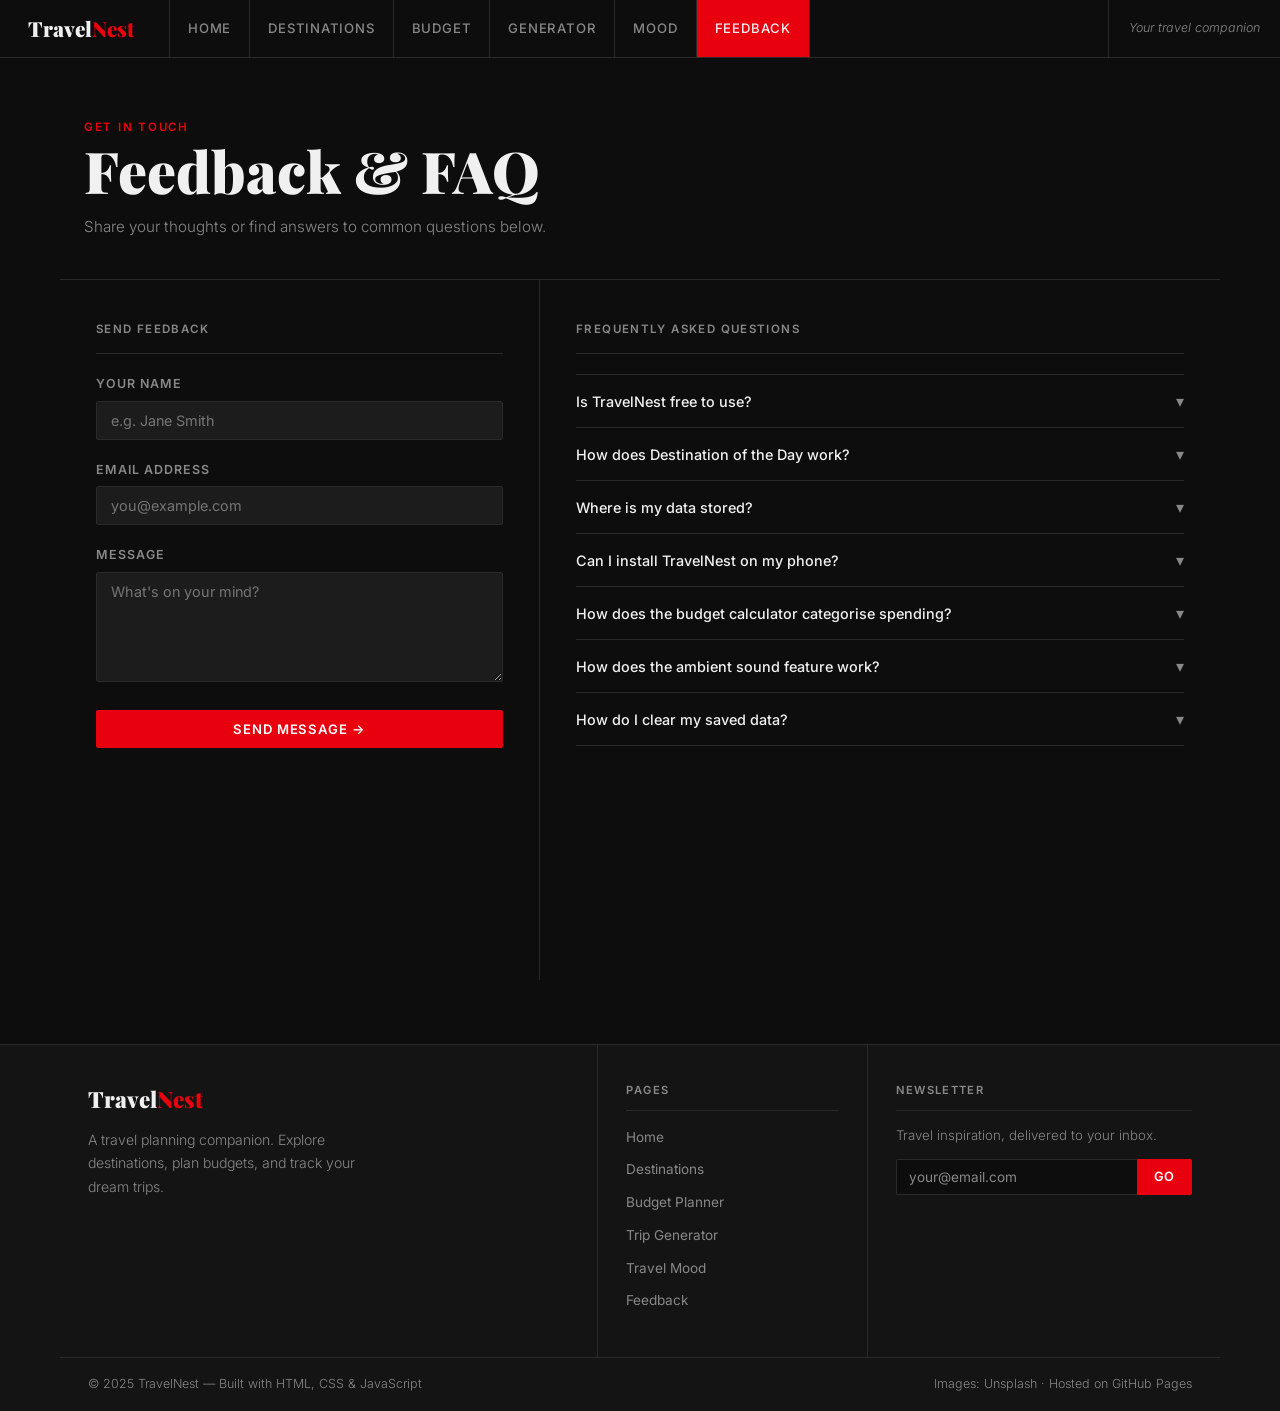
==== feedback.html @ 7240cee3 "Add files via upload" ====
<!DOCTYPE html>
<html lang="en">
<head>
  <meta charset="UTF-8">
  <meta name="viewport" content="width=device-width, initial-scale=1.0">
  <meta name="description" content="TravelNest — Feedback & FAQ">
  <title>TravelNest — Feedback</title>
  <link rel="stylesheet" href="css/style.css">
  <link rel="manifest" href="manifest.json">
  <link rel="icon" href="images/favicon.svg" type="image/svg+xml">
  <style>
    .fb-layout {
      display: grid;
      grid-template-columns: 480px 1fr;
      gap: 0;
      max-width: 1160px;
      margin: 0 auto;
      min-height: calc(100vh - 200px);
    }
    .fb-col {
      padding: 40px 36px;
      border-right: 1px solid var(--border);
    }
    .fb-col:last-child { border-right: none; }
    .col-label {
      font-size: 0.72rem; font-weight:600; letter-spacing:0.12em;
      text-transform:uppercase; color:var(--muted);
      margin-bottom:20px; padding-bottom:14px;
      border-bottom:1px solid var(--border);
    }
    @media (max-width:860px) {
      .fb-layout { grid-template-columns:1fr; }
      .fb-col { border-right:none; border-bottom:1px solid var(--border); }
    }
  </style>
</head>
<body>

  <div class="masthead">
    <span class="eyebrow">Get in Touch</span>
    <h1>Feedback &amp; FAQ</h1>
    <p>Share your thoughts or find answers to common questions below.</p>
  </div>

  <div class="fb-layout">
    <!-- Form -->
    <div class="fb-col">
      <div class="col-label">Send Feedback</div>
      <div class="form-group">
        <label>Your Name</label>
        <input type="text" id="fb-name" placeholder="e.g. Jane Smith">
        <div class="form-error" id="err-name">Please enter your name.</div>
      </div>
      <div class="form-group">
        <label>Email Address</label>
        <input type="email" id="fb-email" placeholder="you@example.com">
        <div class="form-error" id="err-email">Please enter a valid email.</div>
      </div>
      <div class="form-group">
        <label>Message</label>
        <textarea id="fb-msg" placeholder="What's on your mind?"></textarea>
        <div class="form-error" id="err-msg">Message must be at least 10 characters.</div>
      </div>
      <button class="btn btn-primary" onclick="submitFeedback()" style="width:100%;justify-content:center;">Send Message →</button>

      <!-- Confirmation -->
      <div id="fb-confirm" style="display:none;margin-top:20px;padding:18px;border:1px solid var(--red-dim);background:var(--red-glow);border-left:3px solid var(--red);border-radius:2px;">
        <h3 style="color:var(--white);font-size:0.9rem;margin-bottom:4px;">Message received</h3>
        <p id="fb-confirm-text" style="font-size:0.83rem;"></p>
      </div>
    </div>

    <!-- FAQ -->
    <div class="fb-col">
      <div class="col-label">Frequently Asked Questions</div>
      <div id="faq-container"></div>
    </div>
  </div>

  <script src="js/main.js"></script>
  <script src="js/components.js"></script>
  <script>
    function submitFeedback() {
      document.querySelectorAll('.form-error').forEach(e => e.classList.remove('visible'));
      document.querySelectorAll('.form-group input, .form-group textarea').forEach(e => e.classList.remove('error'));
      document.getElementById('fb-confirm').style.display = 'none';

      const name  = document.getElementById('fb-name').value.trim();
      const email = document.getElementById('fb-email').value.trim();
      const msg   = document.getElementById('fb-msg').value.trim();
      let ok = true;

      if (!name)  { document.getElementById('err-name').classList.add('visible'); document.getElementById('fb-name').classList.add('error'); ok=false; }
      if (!email || !email.includes('@') || !email.includes('.')) { document.getElementById('err-email').classList.add('visible'); document.getElementById('fb-email').classList.add('error'); ok=false; }
      if (msg.length < 10) { document.getElementById('err-msg').classList.add('visible'); document.getElementById('fb-msg').classList.add('error'); ok=false; }
      if (!ok) return;

      const feedbacks = loadFromStorage('tn_feedbacks', []);
      feedbacks.push({ name, email, msg, date: new Date().toLocaleDateString() });
      saveToStorage('tn_feedbacks', feedbacks);

      document.getElementById('fb-confirm-text').textContent = 'Thanks, ' + name + '! We got your message.';
      document.getElementById('fb-confirm').style.display = 'block';
      document.getElementById('fb-name').value = '';
      document.getElementById('fb-email').value = '';
      document.getElementById('fb-msg').value = '';
    }

    const FAQS = [
      { q: 'Is TravelNest free to use?', a: 'Yes, TravelNest is completely free. All features — browsing, budgeting, wishlist, trip generation — are available at no cost.' },
      { q: 'How does Destination of the Day work?', a: 'It uses the current date to select a destination from our list, so it changes every day and is consistent for all users on the same day.' },
      { q: 'Where is my data stored?', a: 'Everything — your wishlist, saved trips, visited destinations, and feedback — is stored locally in your browser\'s localStorage. No data is sent to any server.' },
      { q: 'Can I install TravelNest on my phone?', a: 'Yes! TravelNest is a Progressive Web App (PWA). On mobile, use your browser\'s "Add to Home Screen" option. On desktop, look for the install icon in the address bar.' },
      { q: 'How does the budget calculator categorise spending?', a: 'Under $50/day is Budget, $50–$150/day is Mid-range, and above $150/day is Luxury. The progress bar changes colour to reflect your tier.' },
      { q: 'How does the ambient sound feature work?', a: 'Sounds are generated using the Web Audio API — they\'re synthesised tones, not recordings. They simulate the character of each environment. No audio files are downloaded.' },
      { q: 'How do I clear my saved data?', a: 'Each page has a clear button for its specific data. To wipe everything, you can clear your browser\'s localStorage via browser settings → Privacy → Clear browsing data.' },
    ];

    const container = document.getElementById('faq-container');
    FAQS.forEach((faq, i) => {
      const div = document.createElement('div');
      div.className = 'accordion-item';
      div.innerHTML = `
        <button class="accordion-btn" onclick="toggleFaq(${i})">
          <span>${faq.q}</span>
          <span class="chevron" id="chev-${i}">▾</span>
        </button>
        <div class="accordion-body" id="faq-${i}">${faq.a}</div>
      `;
      container.appendChild(div);
    });

    function toggleFaq(i) {
      const body = document.getElementById('faq-' + i);
      const btn  = body.previousElementSibling;
      const open = body.classList.contains('open');
      // Close all
      document.querySelectorAll('.accordion-body').forEach(b => b.classList.remove('open'));
      document.querySelectorAll('.accordion-btn').forEach(b => b.classList.remove('open'));
      // Open this one (if it was closed)
      if (!open) { body.classList.add('open'); btn.classList.add('open'); }
    }
  </script>
</body>
</html>
---- css/style.css ----
/* ============================================================
   TRAVELNEST — Complete Redesign
   Design: Magazine/editorial layout, bold typography, 
   high-contrast panels, horizontal accent lines, sidebar nav
   ============================================================ */

@import url('https://fonts.googleapis.com/css2?family=Playfair+Display:wght@700;900&family=Inter:wght@300;400;500;600&display=swap');

:root {
  --bg:        #0d0d0d;
  --panel:     #141414;
  --panel2:    #1c1c1c;
  --border:    #2a2a2a;
  --red:       #e8000f;
  --red-dim:   #7a0008;
  --red-glow:  rgba(232,0,15,0.15);
  --white:     #f0f0f0;
  --muted:     #888;
  --serif:     'Playfair Display', Georgia, serif;
  --sans:      'Inter', Arial, sans-serif;
}

*, *::before, *::after { box-sizing: border-box; margin: 0; padding: 0; }
html { scroll-behavior: smooth; }

body {
  background: var(--bg);
  color: var(--white);
  font-family: var(--sans);
  font-size: 15px;
  line-height: 1.65;
  min-height: 100vh;
}

img { max-width: 100%; display: block; }
a { color: inherit; text-decoration: none; }
ul { list-style: none; }
button { cursor: pointer; font-family: var(--sans); }
input, select, textarea { font-family: var(--sans); }

/* ───────── TYPOGRAPHY ───────── */
h1 { font-family: var(--serif); font-size: clamp(2rem, 5vw, 3.6rem); font-weight: 900; line-height: 1.1; }
h2 { font-family: var(--serif); font-size: clamp(1.4rem, 3vw, 2.2rem); font-weight: 700; line-height: 1.2; }
h3 { font-family: var(--sans); font-size: 1rem; font-weight: 600; letter-spacing: 0.02em; }
p  { color: var(--muted); font-weight: 300; }

.eyebrow {
  font-family: var(--sans);
  font-size: 0.72rem;
  font-weight: 600;
  letter-spacing: 0.15em;
  text-transform: uppercase;
  color: var(--red);
}

/* ───────── NAVBAR ───────── */
.navbar {
  position: sticky;
  top: 0;
  z-index: 200;
  background: var(--bg);
  border-bottom: 1px solid var(--border);
  display: flex;
  align-items: stretch;
  height: 58px;
}

.navbar-logo {
  display: flex;
  align-items: center;
  padding: 0 28px;
  border-right: 1px solid var(--border);
  font-family: var(--serif);
  font-size: 1.3rem;
  font-weight: 900;
  white-space: nowrap;
  color: var(--white);
  min-width: 170px;
}

.navbar-logo em { font-style: normal; color: var(--red); }

.navbar-links {
  display: flex;
  align-items: center;
  flex: 1;
}

.navbar-links a {
  display: flex;
  align-items: center;
  height: 100%;
  padding: 0 18px;
  font-size: 0.82rem;
  font-weight: 500;
  letter-spacing: 0.06em;
  text-transform: uppercase;
  color: var(--muted);
  border-right: 1px solid var(--border);
  transition: color 0.15s, background 0.15s;
}

.navbar-links a:hover { color: var(--white); background: var(--panel); }
.navbar-links a.active { color: var(--white); background: var(--red); }

.navbar-end {
  margin-left: auto;
  display: flex;
  align-items: center;
  padding: 0 20px;
  border-left: 1px solid var(--border);
  font-size: 0.78rem;
  color: var(--muted);
  font-weight: 300;
  font-style: italic;
}

/* Hamburger */
.hamburger {
  display: none;
  align-items: center;
  justify-content: center;
  width: 58px;
  border-left: 1px solid var(--border);
  background: none;
  border-top: none;
  border-right: none;
  border-bottom: none;
  cursor: pointer;
  flex-direction: column;
  gap: 5px;
  flex-shrink: 0;
}

.hamburger span { display: block; width: 20px; height: 1.5px; background: var(--white); transition: 0.2s; }

.mobile-menu {
  display: none;
  position: fixed;
  inset: 58px 0 0;
  background: var(--bg);
  z-index: 199;
  flex-direction: column;
  border-top: 1px solid var(--border);
  overflow-y: auto;
}
.mobile-menu.open { display: flex; }
.mobile-menu a {
  padding: 18px 24px;
  font-size: 0.9rem;
  font-weight: 500;
  text-transform: uppercase;
  letter-spacing: 0.08em;
  color: var(--muted);
  border-bottom: 1px solid var(--border);
}
.mobile-menu a:hover, .mobile-menu a.active { color: var(--white); background: var(--red); }

/* ───────── LAYOUT ───────── */
.container  { max-width: 1160px; margin: 0 auto; padding: 0 24px; }
.page-wrap  { max-width: 1160px; margin: 0 auto; padding: 48px 24px; }

/* ruled section dividers */
.ruled {
  border-top: 1px solid var(--border);
  padding-top: 40px;
  margin-top: 40px;
}

/* ───────── PAGE MASTHEAD ───────── */
.masthead {
  border-bottom: 1px solid var(--border);
  padding: 56px 24px 40px;
  max-width: 1160px;
  margin: 0 auto;
}

.masthead .eyebrow { margin-bottom: 12px; }
.masthead h1 { max-width: 700px; }
.masthead p  { max-width: 500px; margin-top: 12px; font-size: 0.95rem; }

/* ───────── BUTTONS ───────── */
.btn {
  display: inline-flex;
  align-items: center;
  gap: 6px;
  padding: 10px 22px;
  font-size: 0.82rem;
  font-weight: 600;
  letter-spacing: 0.07em;
  text-transform: uppercase;
  border: 1px solid transparent;
  border-radius: 2px;
  cursor: pointer;
  transition: 0.15s;
}

.btn-primary   { background: var(--red); color: #fff; border-color: var(--red); }
.btn-primary:hover { background: #ff1a25; border-color: #ff1a25; }
.btn-outline   { background: transparent; color: var(--white); border-color: var(--border); }
.btn-outline:hover { border-color: var(--white); }
.btn-ghost     { background: transparent; color: var(--red); border-color: var(--red-dim); }
.btn-ghost:hover   { background: var(--red-glow); border-color: var(--red); }
.btn-sm { padding: 6px 14px; font-size: 0.75rem; }

/* ───────── FORMS ───────── */
.form-group { margin-bottom: 20px; }
.form-group label {
  display: block;
  margin-bottom: 6px;
  font-size: 0.78rem;
  font-weight: 600;
  letter-spacing: 0.08em;
  text-transform: uppercase;
  color: var(--muted);
}

.form-group input,
.form-group select,
.form-group textarea {
  width: 100%;
  padding: 10px 14px;
  background: var(--panel2);
  border: 1px solid var(--border);
  border-radius: 2px;
  color: var(--white);
  font-size: 0.9rem;
}

.form-group input:focus,
.form-group select:focus,
.form-group textarea:focus { outline: none; border-color: var(--red); background: #1a0000; }

.form-group input.error,
.form-group textarea.error,
.form-group select.error { border-color: #e83030; }

.form-error { color: #e86060; font-size: 0.78rem; margin-top: 4px; display: none; }
.form-error.visible { display: block; }

.form-group select option { background: #1c1c1c; }
.form-group textarea { resize: vertical; min-height: 110px; }

/* ───────── CARDS ───────── */
.card {
  background: var(--panel);
  border: 1px solid var(--border);
  border-radius: 2px;
  overflow: hidden;
  transition: border-color 0.15s;
}

.card:hover { border-color: var(--red-dim); }

/* Destination card */
.dest-card { cursor: pointer; position: relative; }

.dest-card .card-img {
  position: relative;
  overflow: hidden;
  height: 190px;
}

.dest-card .card-img img {
  width: 100%; height: 100%;
  object-fit: cover;
  transition: transform 0.4s ease;
}

.dest-card:hover .card-img img { transform: scale(1.04); }

.dest-card .card-img .card-num {
  position: absolute;
  top: 12px; left: 12px;
  font-family: var(--serif);
  font-size: 1.8rem;
  font-weight: 900;
  color: rgba(255,255,255,0.18);
  line-height: 1;
  pointer-events: none;
}

.dest-card .card-body {
  padding: 16px 18px;
  border-top: 2px solid var(--border);
  transition: border-color 0.15s;
}

.dest-card:hover .card-body { border-color: var(--red); }

.dest-card .card-body h3 { font-size: 1rem; margin-bottom: 2px; color: var(--white); }
.dest-card .card-body .sub { font-size: 0.78rem; color: var(--muted); margin: 0; font-weight: 400; }

.dest-card .card-foot {
  display: flex;
  justify-content: space-between;
  padding: 8px 18px;
  border-top: 1px solid var(--border);
  font-size: 0.74rem;
  color: var(--muted);
  background: var(--panel2);
}

/* ───────── TAGS / BADGES ───────── */
.tag {
  display: inline-block;
  padding: 3px 9px;
  font-size: 0.7rem;
  font-weight: 600;
  letter-spacing: 0.08em;
  text-transform: uppercase;
  border-radius: 1px;
}

.tag-red   { background: var(--red-glow); color: var(--red); border: 1px solid var(--red-dim); }
.tag-grey  { background: #222; color: var(--muted); border: 1px solid var(--border); }
.tag-white { background: rgba(255,255,255,0.07); color: var(--white); border: 1px solid var(--border); }

/* ───────── MODAL ───────── */
.modal-overlay {
  position: fixed; inset: 0;
  background: rgba(0,0,0,0.88);
  z-index: 500;
  display: none;
  align-items: center;
  justify-content: center;
  padding: 20px;
  backdrop-filter: blur(2px);
}
.modal-overlay.open { display: flex; }

.modal {
  background: var(--panel);
  border: 1px solid var(--border);
  border-radius: 2px;
  max-width: 640px;
  width: 100%;
  max-height: 90vh;
  overflow-y: auto;
  border-top: 3px solid var(--red);
}

.modal-img { width: 100%; height: 230px; object-fit: cover; display: block; }

.modal-header {
  padding: 20px 24px 0;
  display: flex;
  justify-content: space-between;
  align-items: flex-start;
  gap: 12px;
}

.modal-close {
  background: none; border: 1px solid var(--border);
  color: var(--muted); font-size: 1rem;
  width: 32px; height: 32px;
  display: flex; align-items: center; justify-content: center;
  border-radius: 2px; flex-shrink: 0; margin-top: 4px;
  transition: 0.15s;
}
.modal-close:hover { border-color: var(--red); color: var(--white); }

.modal-body { padding: 16px 24px 28px; }

.modal-body table { width: 100%; border-collapse: collapse; margin-top: 12px; font-size: 0.85rem; }
.modal-body table th { background: #1a0000; color: var(--white); padding: 9px 12px; text-align: left; font-size: 0.75rem; letter-spacing: 0.05em; text-transform: uppercase; border: 1px solid var(--red-dim); }
.modal-body table td { padding: 9px 12px; border: 1px solid var(--border); color: var(--muted); }
.modal-body table tr:hover td { background: var(--panel2); }

.attr-pill {
  display: inline-block;
  padding: 4px 10px;
  border: 1px solid var(--border);
  border-radius: 20px;
  font-size: 0.76rem;
  color: var(--muted);
  margin: 3px;
}

/* ───────── TOAST ───────── */
.toast {
  position: fixed;
  bottom: 24px; right: 24px;
  background: var(--panel2);
  border: 1px solid var(--red);
  border-left: 3px solid var(--red);
  color: var(--white);
  padding: 12px 18px;
  border-radius: 2px;
  font-size: 0.85rem;
  z-index: 9999;
  display: none;
  max-width: 280px;
}
.toast.show { display: block; }

/* ───────── PROGRESS BAR ───────── */
.progress-bar-wrap {
  background: var(--border);
  border-radius: 1px;
  height: 6px;
  overflow: hidden;
  margin: 8px 0;
}

.progress-bar-fill {
  height: 100%;
  background: var(--red);
  border-radius: 1px;
  width: 0%;
  transition: width 0.7s cubic-bezier(0.25, 1, 0.5, 1);
}

/* ───────── FILTER BAR ───────── */
.filters-bar {
  border-bottom: 1px solid var(--border);
  background: var(--panel);
  position: sticky;
  top: 58px;
  z-index: 100;
}

.filters-inner {
  max-width: 1160px; margin: 0 auto;
  display: flex; gap: 0; align-items: stretch;
  flex-wrap: wrap;
}

.filters-inner input,
.filters-inner select {
  padding: 12px 16px;
  background: transparent;
  border: none;
  border-right: 1px solid var(--border);
  color: var(--white);
  font-size: 0.85rem;
}

.filters-inner input { flex: 1; min-width: 200px; }

.filters-inner input:focus,
.filters-inner select:focus { outline: none; background: var(--panel2); }

.filters-inner input::placeholder { color: var(--muted); }
.filters-inner select option { background: #1c1c1c; }

.filter-count {
  display: flex; align-items: center;
  padding: 0 20px;
  color: var(--muted); font-size: 0.78rem;
  margin-left: auto; white-space: nowrap;
  border-left: 1px solid var(--border);
}

/* ───────── GRIDS ───────── */
.grid-3 { display: grid; grid-template-columns: repeat(3,1fr); gap: 1px; }
.grid-2 { display: grid; grid-template-columns: repeat(2,1fr); gap: 1px; }
.grid-4 { display: grid; grid-template-columns: repeat(4,1fr); gap: 1px; }

/* gap-1px trick: cards touch each other like a tiled layout, borders form a grid */
.grid-3 .card,
.grid-4 .card { border-radius: 0; }

/* ───────── RULED NUMBERS (section headings) ───────── */
.section-label {
  display: flex;
  align-items: center;
  gap: 14px;
  margin-bottom: 24px;
}

.section-label .num {
  font-family: var(--serif);
  font-size: 3rem;
  font-weight: 900;
  color: var(--red-dim);
  line-height: 1;
  width: 42px;
  flex-shrink: 0;
}

.section-label .text h2 { margin: 0; }
.section-label .text p  { font-size: 0.85rem; margin: 2px 0 0; }

/* ───────── FOOTER ───────── */
footer {
  background: var(--panel);
  border-top: 1px solid var(--border);
  margin-top: 64px;
}

.footer-top {
  display: grid;
  grid-template-columns: 2fr 1fr 1fr;
  gap: 0;
  max-width: 1160px;
  margin: 0 auto;
  border-bottom: 1px solid var(--border);
}

.footer-top > div {
  padding: 36px 28px;
  border-right: 1px solid var(--border);
}
.footer-top > div:last-child { border-right: none; }

.footer-brand-name {
  font-family: var(--serif);
  font-size: 1.4rem;
  font-weight: 900;
  margin-bottom: 10px;
}
.footer-brand-name em { font-style: normal; color: var(--red); }

.footer-top h4 {
  font-size: 0.7rem;
  font-weight: 600;
  letter-spacing: 0.12em;
  text-transform: uppercase;
  color: var(--muted);
  margin-bottom: 14px;
  padding-bottom: 10px;
  border-bottom: 1px solid var(--border);
}

.footer-top ul li { margin-bottom: 8px; }
.footer-top ul li a { font-size: 0.85rem; color: var(--muted); }
.footer-top ul li a:hover { color: var(--white); }

.newsletter-form { display: flex; margin-top: 12px; }
.newsletter-form input {
  flex: 1;
  padding: 9px 12px;
  background: var(--bg);
  border: 1px solid var(--border);
  border-right: none;
  border-radius: 2px 0 0 2px;
  color: var(--white);
  font-size: 0.85rem;
}
.newsletter-form input::placeholder { color: var(--muted); }
.newsletter-form input:focus { outline: none; border-color: var(--red); }
.newsletter-form button {
  padding: 9px 16px;
  background: var(--red);
  color: #fff;
  border: 1px solid var(--red);
  border-radius: 0 2px 2px 0;
  font-size: 0.8rem;
  font-weight: 600;
  letter-spacing: 0.05em;
  text-transform: uppercase;
}
.newsletter-form button:hover { background: #ff1a25; }

.footer-bottom {
  max-width: 1160px;
  margin: 0 auto;
  padding: 16px 28px;
  display: flex;
  justify-content: space-between;
  flex-wrap: wrap;
  gap: 6px;
}
.footer-bottom p { font-size: 0.78rem; color: var(--muted); }

/* ───────── SAVED / WISHLIST ITEMS ───────── */
.list-item {
  display: flex;
  align-items: center;
  gap: 14px;
  padding: 12px 0;
  border-bottom: 1px solid var(--border);
}
.list-item:last-child { border-bottom: none; }

.list-item img {
  width: 60px; height: 44px;
  object-fit: cover;
  border-radius: 2px;
  flex-shrink: 0;
}
.list-item .li-text { flex: 1; }
.list-item .li-text strong { font-size: 0.9rem; color: var(--white); }
.list-item .li-text p { font-size: 0.78rem; margin: 0; }

/* ───────── ACCORDION (FAQ) ───────── */
.accordion-item { border-bottom: 1px solid var(--border); }
.accordion-item:first-child { border-top: 1px solid var(--border); }

.accordion-btn {
  width: 100%;
  display: flex;
  justify-content: space-between;
  align-items: center;
  padding: 16px 0;
  background: none;
  border: none;
  color: var(--white);
  font-size: 0.9rem;
  font-weight: 500;
  text-align: left;
  gap: 12px;
}
.accordion-btn:hover { color: var(--red); }
.accordion-btn .chevron { color: var(--muted); font-size: 1rem; transition: transform 0.2s; flex-shrink: 0; }
.accordion-btn.open .chevron { transform: rotate(180deg); color: var(--red); }

.accordion-body {
  display: none;
  padding: 0 0 18px;
  color: var(--muted);
  font-size: 0.88rem;
  line-height: 1.7;
}
.accordion-body.open { display: block; }

/* ───────── SOUND BUTTONS ───────── */
.sound-grid { display: grid; grid-template-columns: repeat(2,1fr); gap: 1px; margin-top: 1px; }

.sound-btn {
  background: var(--panel2);
  border: none;
  padding: 18px;
  text-align: left;
  color: var(--white);
  cursor: pointer;
  display: flex;
  align-items: center;
  gap: 12px;
  border-top: 1px solid var(--border);
  transition: background 0.15s;
}
.sound-btn:hover { background: #1a0000; }
.sound-btn.active { background: #1a0000; border-top-color: var(--red); }
.sound-btn .s-label { font-size: 0.88rem; font-weight: 500; }
.sound-btn .s-sub { font-size: 0.75rem; color: var(--muted); margin-top: 2px; }
.sound-btn .s-icon { font-size: 1.5rem; }
.sound-btn .s-dot {
  width: 8px; height: 8px; border-radius: 50%;
  background: var(--border); margin-left: auto; flex-shrink: 0;
}
.sound-btn.active .s-dot { background: var(--red); }

/* ───────── TRACKER ───────── */
.tracker-item {
  display: flex; align-items: center; gap: 10px;
  padding: 10px 14px;
  border-bottom: 1px solid var(--border);
  font-size: 0.85rem;
}
.tracker-item:last-child { border-bottom: none; }
.tracker-item .ti-name { flex: 1; color: var(--white); font-weight: 500; }
.tracker-item .ti-country { color: var(--muted); font-size: 0.78rem; }

/* ───────── RESULT PANEL ───────── */
.result-panel {
  background: var(--panel);
  border: 1px solid var(--border);
  border-top: 3px solid var(--red);
  border-radius: 2px;
  overflow: hidden;
  display: none;
  margin-top: 24px;
}
.result-panel.open { display: block; }

.result-panel img { width: 100%; height: 180px; object-fit: cover; display: block; }
.result-panel .rp-body { padding: 20px 22px 24px; }
.result-panel .rp-body h2 { margin-bottom: 6px; }

/* ───────── RESPONSIVE ───────── */
@media (max-width: 900px) {
  .navbar-links { display: none; }
  .navbar-end   { display: none; }
  .hamburger    { display: flex; }
  .footer-top   { grid-template-columns: 1fr 1fr; }
  .footer-top > div:nth-child(1) { grid-column: span 2; }
  .grid-3 { grid-template-columns: repeat(2,1fr); }
  .grid-4 { grid-template-columns: repeat(2,1fr); }
}

@media (max-width: 600px) {
  .footer-top { grid-template-columns: 1fr; }
  .footer-top > div:nth-child(1) { grid-column: span 1; }
  .grid-3, .grid-2 { grid-template-columns: 1fr; }
  .sound-grid { grid-template-columns: 1fr; }
  .page-wrap { padding: 32px 16px; }
  .masthead   { padding: 36px 16px 28px; }
  .container  { padding: 0 16px; }
}
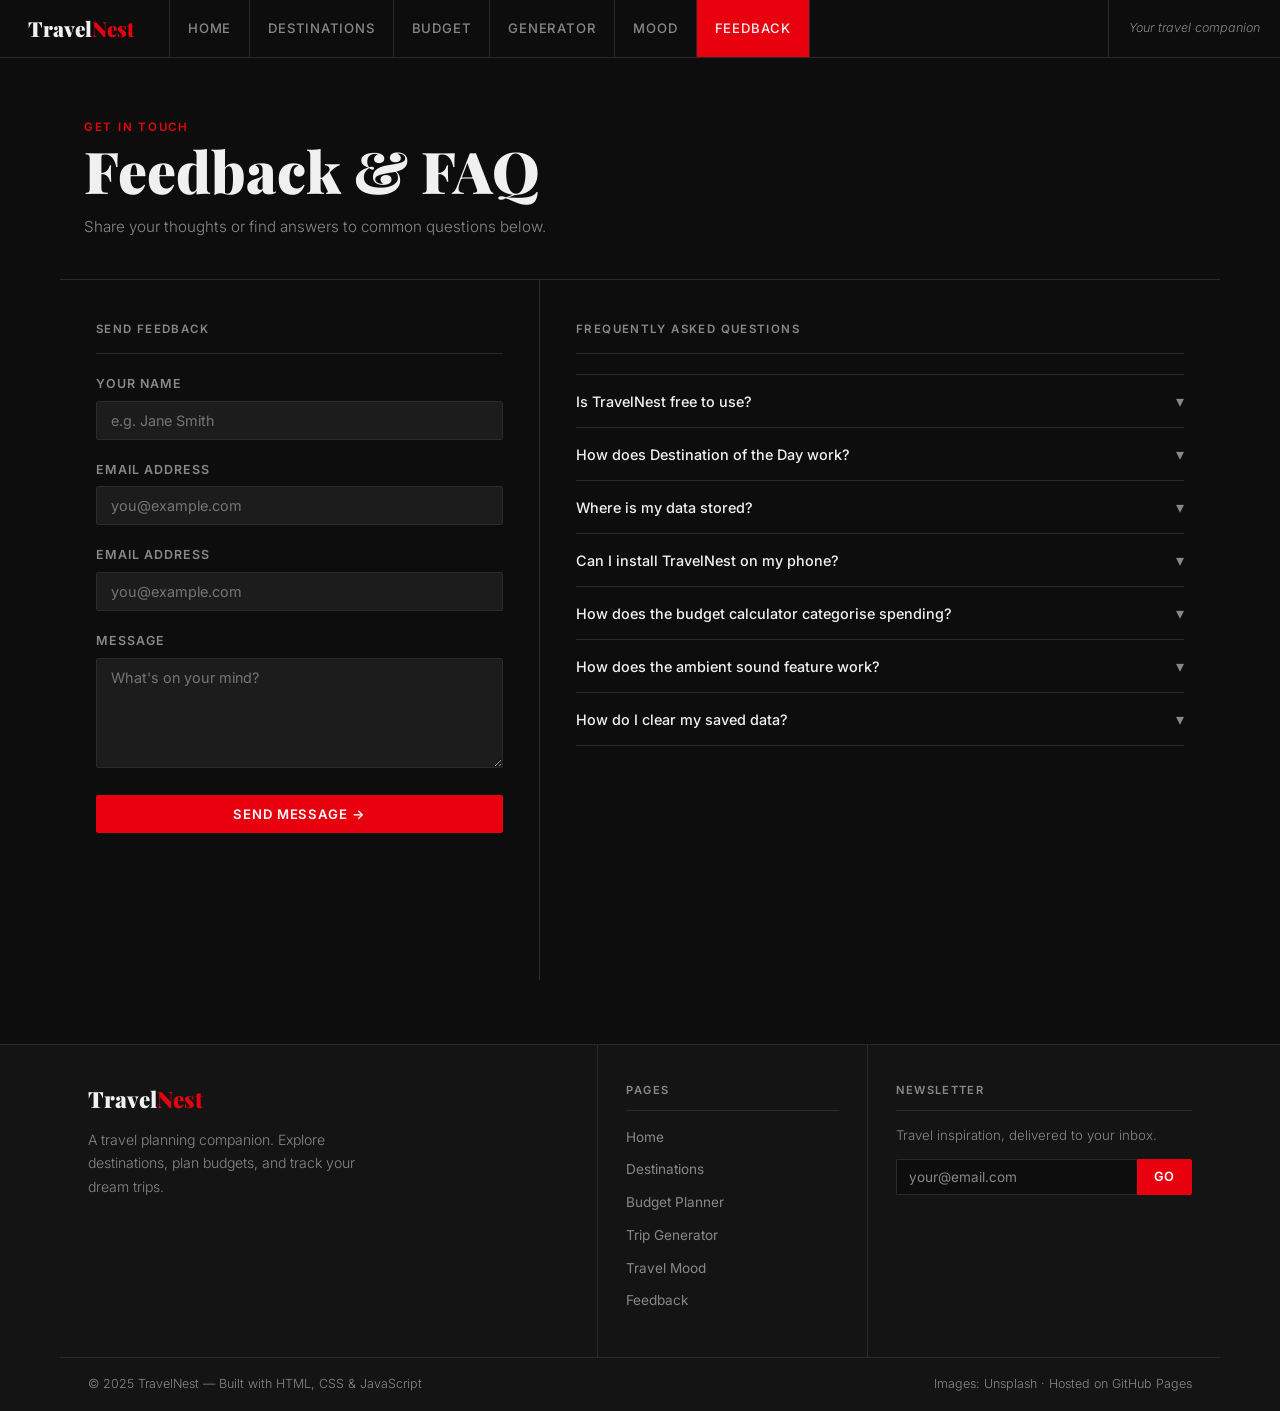
==== commit 2105e892: "Update feedback.html" ====
--- a/feedback.html
+++ b/feedback.html
@@ -52,6 +52,11 @@
         <div class="form-error" id="err-name">Please enter your name.</div>
       </div>
       <div class="form-group">
+        <label>Email Address</label>
+        <input type="email" id="fb-email" placeholder="you@example.com">
+        <div class="form-error" id="err-email">Please enter a valid email.</div>
+      </div>
+            <div class="form-group">
         <label>Email Address</label>
         <input type="email" id="fb-email" placeholder="you@example.com">
         <div class="form-error" id="err-email">Please enter a valid email.</div>
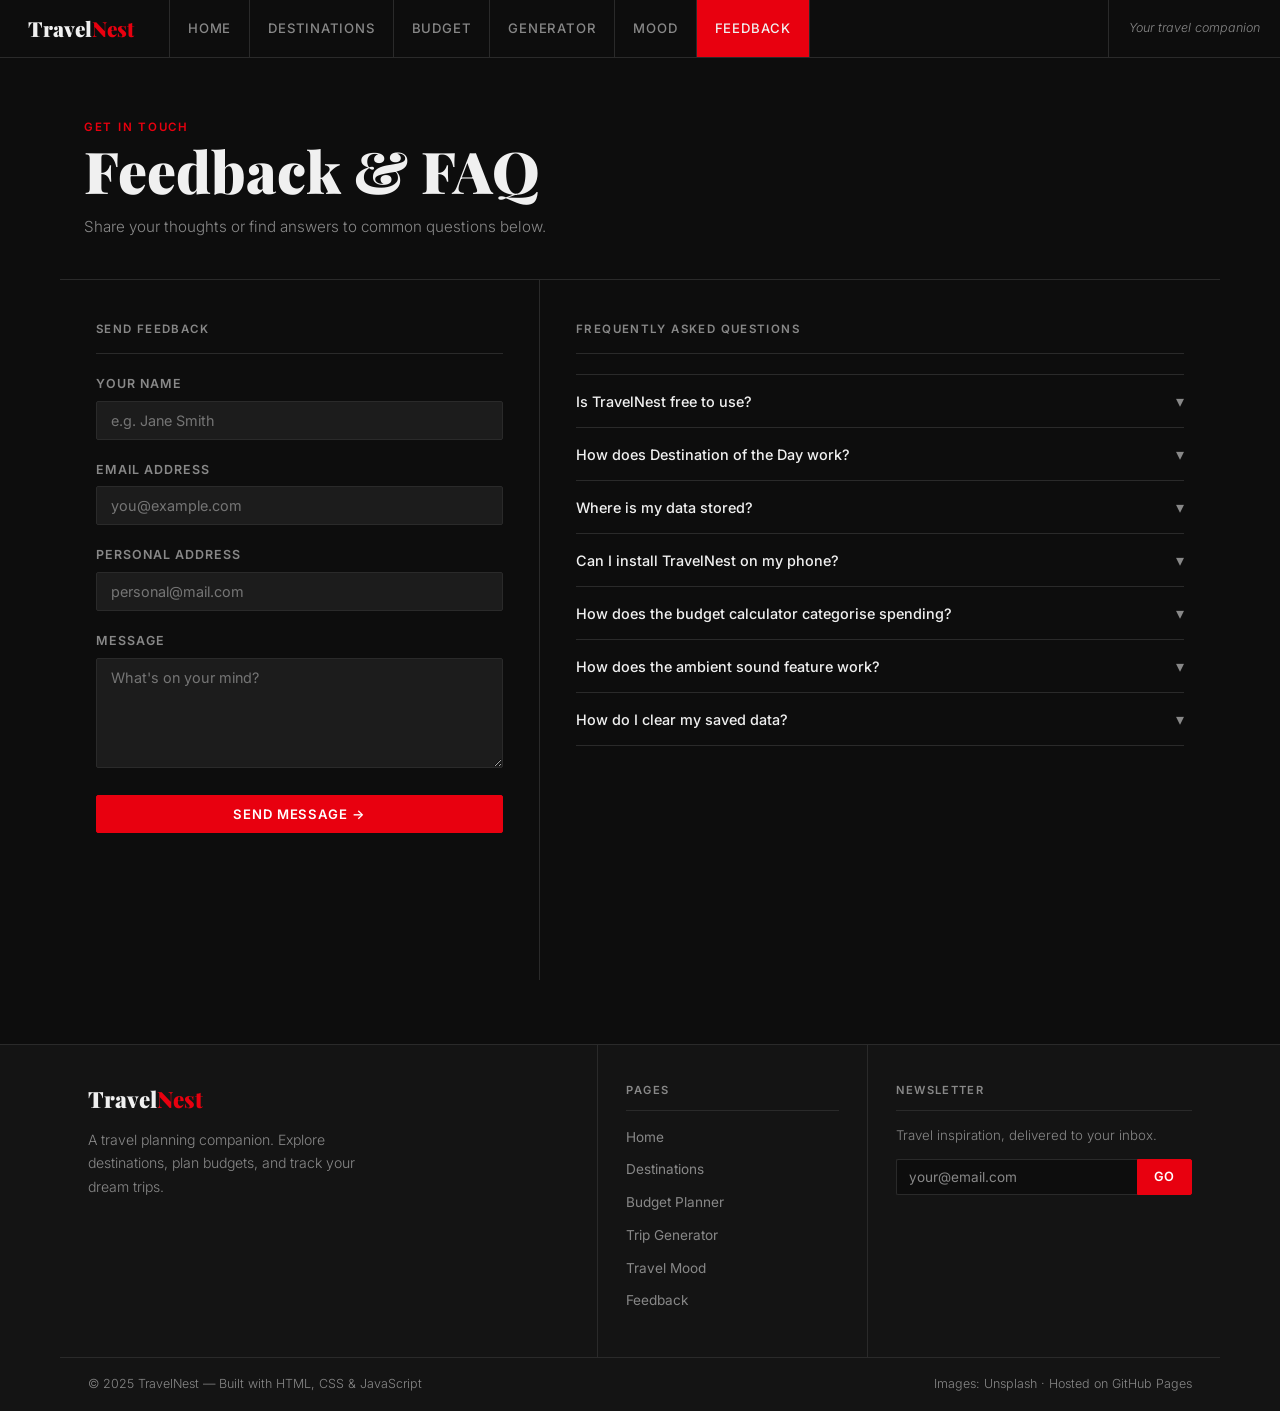
==== commit 7590154a: "Update feedback.html" ====
--- a/feedback.html
+++ b/feedback.html
@@ -56,9 +56,9 @@
         <input type="email" id="fb-email" placeholder="you@example.com">
         <div class="form-error" id="err-email">Please enter a valid email.</div>
       </div>
-            <div class="form-group">
-        <label>Email Address</label>
-        <input type="email" id="fb-email" placeholder="you@example.com">
+      <div class="form-group">
+        <label>Personal Address</label>
+        <input type="Pemail" id="ps-email" placeholder="personal@mail.com">
         <div class="form-error" id="err-email">Please enter a valid email.</div>
       </div>
       <div class="form-group">
@@ -92,6 +92,7 @@
 
       const name  = document.getElementById('fb-name').value.trim();
       const email = document.getElementById('fb-email').value.trim();
+      const Pmail = document.getElementById('ps-email').value.trim()
       const msg   = document.getElementById('fb-msg').value.trim();
       let ok = true;
 
